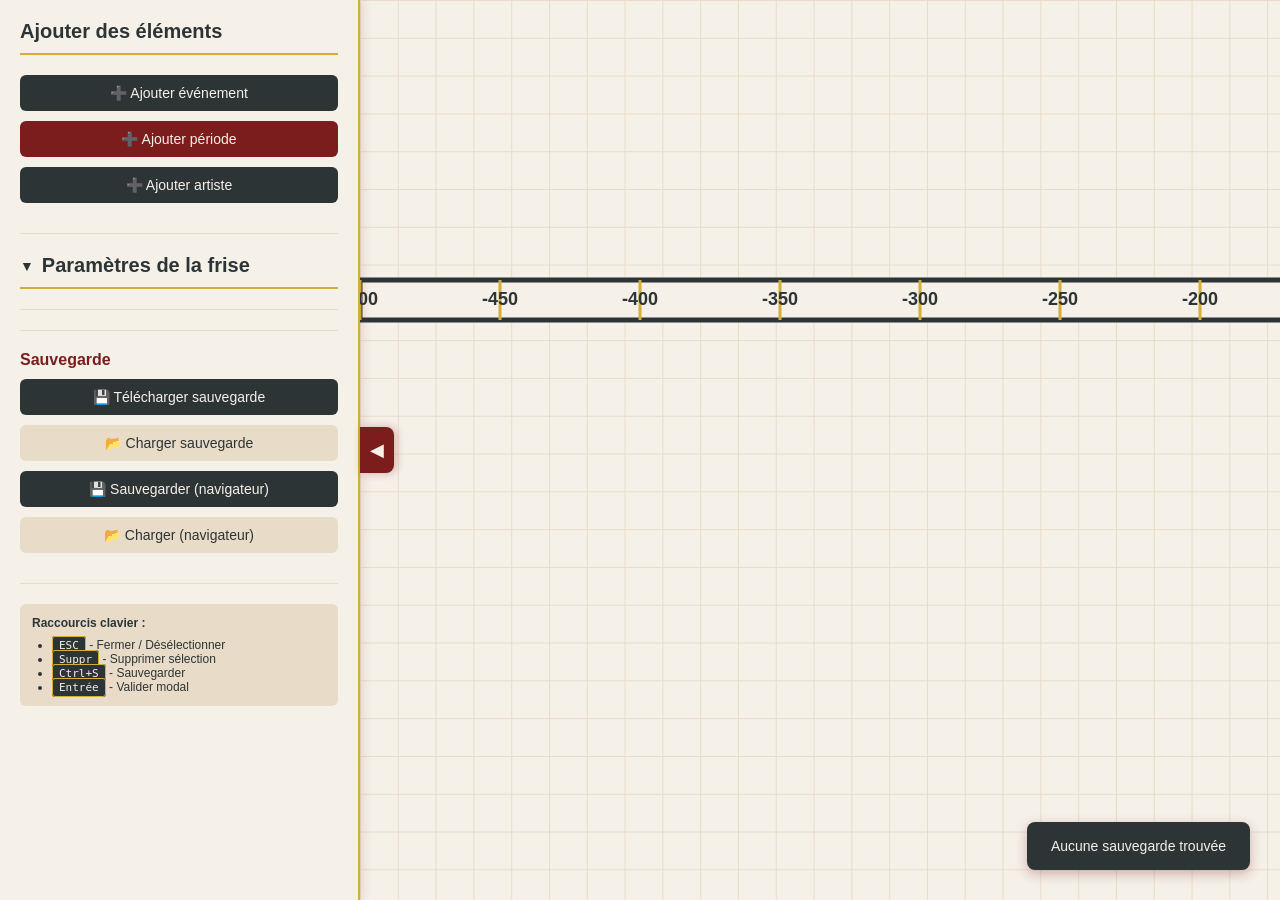
==== index.html @ dcdbd511 "Add files via upload" ====
<!DOCTYPE html>
<html lang="fr">
<head>
  <meta charset="UTF-8" />
  <meta name="viewport" content="width=device-width, initial-scale=1.0" />
  <title>Frise Chronologique Interactive</title>
  <link rel="stylesheet" href="style.css" />
</head>
<body>
  <!-- Menu latéral -->
  <div id="sidebar" class="sidebar">
    <button id="toggleMenu" class="toggle-btn" aria-label="Basculer le menu">◀</button>

    <div class="sidebar-content">
      <!-- Ajouter des éléments (priorité) -->
      <h2>Ajouter des éléments</h2>
      <button class="btn btn-blue" onclick="showEventModal()">➕ Ajouter événement</button>
      <button class="btn btn-purple" onclick="showPeriodModal()">➕ Ajouter période</button>
      <button class="btn btn-green" onclick="showArtistModal()">➕ Ajouter artiste</button>

      <hr style="margin: 20px 0; border: none; border-top: 1px solid #E8DCC8;" />

      <!-- Paramètres repliables -->
      <div class="collapsible-section">
        <h2 class="collapsible-header" onclick="toggleSection('friseSettings')">
          <span class="toggle-icon">▼</span> Paramètres de la frise
        </h2>
        <div id="friseSettings" class="collapsible-content collapsed">
          <div class="form-group">
            <label for="startYear">Année début</label>
            <input type="number" id="startYear" value="-500" />
          </div>

          <div class="form-group">
            <label for="endYear">Année fin</label>
            <input type="number" id="endYear" value="2000" />
          </div>

          <div class="form-group">
            <label for="scale">Échelle (graduation principale)</label>
            <input type="number" id="scale" value="50" min="1" max="500" />
            <small style="display: block; margin-top: 5px; color: #7C1D1D; font-size: 11px;">
              💡 Plus l'échelle est petite, plus la frise est longue
            </small>
            <div style="display: flex; gap: 5px; margin-top: 8px;">
              <button class="btn-mini" onclick="setScale(100)" style="flex: 1;">Compact</button>
              <button class="btn-mini" onclick="setScale(50)" style="flex: 1;">Normal</button>
              <button class="btn-mini" onclick="setScale(25)" style="flex: 1;">Étendu</button>
              <button class="btn-mini" onclick="setScale(10)" style="flex: 1;">Très étendu</button>
            </div>
          </div>

          <div class="form-group">
            <label for="pagesH">Pages horizontales</label>
            <input type="number" id="pagesH" min="1" max="10" value="3" />
          </div>

          <div class="form-group">
            <label for="pagesV">Pages verticales</label>
            <input type="number" id="pagesV" min="1" max="10" value="2" />
          </div>

          <div class="form-group">
            <label for="timelineThickness">Épaisseur de la frise</label>
            <input type="range" id="timelineThickness" min="20" max="80" value="40" />
          </div>

          <div class="form-group">
            <label for="timelineY">Position frise (Y)</label>
            <input type="range" id="timelineY" min="50" max="2000" value="300" />
          </div>

          <div class="form-group">
            <label for="zoomLevel">Zoom</label>
            <input type="range" id="zoomLevel" min="0.5" max="3" step="0.1" value="1" />
          </div>

          <div class="form-group">
            <label for="bgColor">Couleur du fond</label>
            <input type="color" id="bgColor" value="#F5F0E8" />
            <button class="btn btn-secondary" onclick="applyBackgroundColor()" style="margin-top: 5px;">
              Appliquer
            </button>
          </div>

          <div class="form-group">
            <label>
              <input type="checkbox" id="showGrid" checked />
              Afficher le quadrillage
            </label>
          </div>

          <button class="btn btn-primary" onclick="centerOnYearZero()">📍 Centrer sur l'année 0</button>
          <button class="btn btn-secondary" onclick="resetView()">🔄 Réinitialiser la vue</button>
        </div>
      </div>
      
      <hr style="margin: 20px 0; border: none; border-top: 1px solid #E8DCC8;" />

      <div id="textStyleTools" style="display:none; padding: 15px; background: #F5F0E8; border-radius: 8px;">
        <h3 style="margin-bottom: 10px;">Texte sélectionné (Périodes/Artistes)</h3>
        <small style="display: block; margin-bottom: 10px; color: #7C1D1D; font-size: 11px;">
          💡 Les événements ont des tailles fixes : titre 23px, date 20px gras
        </small>
        <div class="form-group">
          <label for="selectedTextSize">Taille</label>
          <input type="range" id="selectedTextSize" min="8" max="32" value="12" />
          <span id="selectedTextSizeValue">12px</span>
        </div>
        <div class="form-group">
          <label>
            <input type="checkbox" id="selectedTextBold" /> Gras
          </label>
        </div>
      </div>

      <div id="selectedItemActions" style="display:none; margin-top: 15px;">
        <h3>Élément sélectionné</h3>
        <button class="btn btn-warning" onclick="editSelectedItem()">✏️ Modifier</button>
        <button class="btn btn-danger" onclick="deleteSelectedItem()">🗑️ Supprimer</button>
      </div>

      <hr style="margin: 20px 0; border: none; border-top: 1px solid #E8DCC8;" />

      <h3>Sauvegarde</h3>
      <button class="btn btn-success" onclick="saveToFile()">💾 Télécharger sauvegarde</button>
      <input type="file" id="loadFile" accept=".json" style="display: none;" onchange="loadFromFile(event)" />
      <button class="btn btn-secondary" onclick="document.getElementById('loadFile').click()">📂 Charger sauvegarde</button>
      <button class="btn btn-success" onclick="saveToLocalStorage()">💾 Sauvegarder (navigateur)</button>
      <button class="btn btn-secondary" onclick="loadFromLocalStorage()">📂 Charger (navigateur)</button>

      <hr style="margin: 20px 0; border: none; border-top: 1px solid #E8DCC8;" />

      <div style="padding: 12px; background: #E8DCC8; border-radius: 6px; font-size: 12px; color: #2D3436;">
        <strong>Raccourcis clavier :</strong>
        <ul style="margin-top: 8px; padding-left: 20px;">
          <li><kbd>ESC</kbd> - Fermer / Désélectionner</li>
          <li><kbd>Suppr</kbd> - Supprimer sélection</li>
          <li><kbd>Ctrl+S</kbd> - Sauvegarder</li>
          <li><kbd>Entrée</kbd> - Valider modal</li>
        </ul>
      </div>
    </div>
  </div>

  <!-- Zone de canvas -->
  <div id="canvasContainer" class="canvas-container">
    <canvas id="timeline"></canvas>
    <div id="eventsContainer"></div>
  </div>

  <!-- Modal Événement -->
  <div id="eventModal" class="modal" role="dialog" aria-labelledby="eventModalTitle">
    <div class="modal-content">
      <h3 id="eventModalTitle">Ajouter un événement</h3>
      <input type="text" id="eventName" placeholder="Nom de l'œuvre" aria-label="Nom de l'événement" />
      <input type="number" id="eventYear" placeholder="Année" aria-label="Année de l'événement" />
      <input type="file" id="eventImage" accept="image/*" aria-label="Image de l'événement" />
      <img id="eventPreview" style="display:none; max-width:100%; max-height:150px;" alt="Aperçu" />
      <div class="modal-buttons">
        <button class="btn btn-blue" onclick="saveEvent()">Ajouter</button>
        <button class="btn btn-secondary" onclick="closeModals()">Annuler</button>
      </div>
    </div>
  </div>

  <!-- Modal Période -->
  <div id="periodModal" class="modal" role="dialog" aria-labelledby="periodModalTitle">
    <div class="modal-content">
      <h3 id="periodModalTitle">Ajouter une période</h3>
      <input type="text" id="periodName" placeholder="Nom de la période" aria-label="Nom de la période" />
      <input type="number" id="periodStart" placeholder="Année début" aria-label="Année de début" />
      <input type="number" id="periodEnd" placeholder="Année fin" aria-label="Année de fin" />
      <input type="color" id="periodColor" value="#7C1D1D" aria-label="Couleur de la période" />
      <div class="form-group">
        <label for="periodHeight">Épaisseur de la barre</label>
        <input type="range" id="periodHeight" min="20" max="120" value="40" />
        <span id="periodHeightValue">40px</span>
      </div>
      <div class="modal-buttons">
        <button class="btn btn-purple" onclick="savePeriod()">Ajouter</button>
        <button class="btn btn-secondary" onclick="closeModals()">Annuler</button>
      </div>
    </div>
  </div>

  <!-- Modal Artiste -->
  <div id="artistModal" class="modal" role="dialog" aria-labelledby="artistModalTitle">
    <div class="modal-content">
      <h3 id="artistModalTitle">Ajouter un artiste</h3>
      <input type="text" id="artistName" placeholder="Nom de l'artiste" aria-label="Nom de l'artiste" />
      <input type="number" id="artistBirth" placeholder="Année de naissance" aria-label="Année de naissance" />
      <input type="number" id="artistDeath" placeholder="Année de décès" aria-label="Année de décès" />
      <div class="modal-buttons">
        <button class="btn btn-green" onclick="saveArtist()">Ajouter</button>
        <button class="btn btn-secondary" onclick="closeModals()">Annuler</button>
      </div>
    </div>
  </div>

  <script src="script.js"></script>
</body>
</html>
---- style.css ----
* { margin: 0; padding: 0; box-sizing: border-box; }

body {
  font-family: -apple-system, BlinkMacSystemFont, 'Segoe UI', Arial, sans-serif;
  overflow: hidden;
  background: #F5F0E8; /* Crème */
}

/* ==================== TOAST NOTIFICATIONS ==================== */
.toast {
  position: fixed;
  bottom: 30px;
  right: 30px;
  background: #2D3436; /* Anthracite */
  color: #F5F0E8; /* Crème */
  padding: 16px 24px;
  border-radius: 8px;
  box-shadow: 0 4px 12px rgba(124, 29, 29, 0.3);
  z-index: 10000;
  font-size: 14px;
  font-weight: 500;
  opacity: 0;
  transform: translateY(20px);
  transition: all 0.3s cubic-bezier(0.4, 0, 0.2, 1);
  max-width: 400px;
}

.toast.show {
  opacity: 1;
  transform: translateY(0);
}

.toast-success { background: #10b981; }
.toast-error { background: #7C1D1D; } /* Bordeaux */
.toast-info { background: #2D3436; } /* Anthracite */

/* Quadrillage en fond (≈ 1 cm à 96dpi) */
.canvas-container.grid {
  background-image:
    linear-gradient(to right, #E8DCC8 1px, transparent 1px),
    linear-gradient(to bottom, #E8DCC8 1px, transparent 1px);
  background-size: 37.8px 37.8px;
  background-position: 0 0;
}

/* ==================== SIDEBAR ==================== */
.sidebar {
  position: fixed;
  left: 0; top: 0;
  width: 360px; height: 100vh;
  background: #F5F0E8; /* Crème */
  box-shadow: 2px 0 10px rgba(124, 29, 29, 0.15);
  transition: transform 0.3s cubic-bezier(0.4, 0, 0.2, 1);
  z-index: 1000;
  overflow-y: auto;
  border-right: 2px solid #D4AF37; /* Or */
}

.sidebar.closed { transform: translateX(-360px); }

.toggle-btn {
  position: fixed;
  right: auto;
  left: 360px;
  top: 50%;
  transform: translateY(-50%);
  background: #7C1D1D; /* Bordeaux */
  color: #F5F0E8; /* Crème */
  border: none;
  padding: 12px 10px;
  cursor: pointer;
  border-radius: 0 8px 8px 0;
  font-size: 18px;
  transition: all 0.3s;
  box-shadow: 2px 0 8px rgba(124, 29, 29, 0.3);
}

.toggle-btn:hover {
  background: #5a1515;
  box-shadow: 2px 0 12px rgba(124, 29, 29, 0.5);
}

.sidebar.closed ~ * .toggle-btn,
.sidebar.closed .toggle-btn {
  left: 0 !important;
}

.sidebar-content { padding: 20px; }

.sidebar h2 {
  margin-bottom: 20px;
  color: #2D3436; /* Anthracite */
  font-size: 20px;
  border-bottom: 2px solid #D4AF37; /* Or */
  padding-bottom: 10px;
}

.sidebar h3 {
  margin: 15px 0 10px;
  font-size: 16px;
  color: #7C1D1D; /* Bordeaux */
}

/* ==================== COLLAPSIBLE SECTIONS ==================== */
.collapsible-section {
  margin-bottom: 20px;
}

.collapsible-header {
  cursor: pointer;
  display: flex;
  align-items: center;
  user-select: none;
  transition: color 0.2s;
  margin-bottom: 0 !important;
  padding-bottom: 10px !important;
}

.collapsible-header:hover {
  color: #7C1D1D !important;
}

.toggle-icon {
  display: inline-block;
  margin-right: 8px;
  font-size: 14px;
  transition: transform 0.3s ease;
}

.collapsible-content {
  max-height: 2000px;
  overflow: hidden;
  transition: max-height 0.4s cubic-bezier(0.4, 0, 0.2, 1), opacity 0.3s ease;
  opacity: 1;
  padding-top: 15px;
}

.collapsible-content.collapsed {
  max-height: 0;
  opacity: 0;
  padding-top: 0;
}

.collapsed + .collapsible-header .toggle-icon {
  transform: rotate(-90deg);
}

/* ==================== FORMS ==================== */
.form-group { margin-bottom: 15px; }

.form-group label {
  display: block;
  margin-bottom: 5px;
  color: #2D3436; /* Anthracite */
  font-size: 14px;
  font-weight: 500;
}

.form-group input[type="checkbox"] { width: auto; margin-right: 8px; }

.form-group span {
  display: inline-block;
  margin-left: 10px;
  color: #7C1D1D; /* Bordeaux */
  font-weight: 600;
}

.form-group input {
  width: 100%;
  padding: 8px 12px;
  border: 1px solid #E8DCC8; /* Beige */
  border-radius: 6px;
  font-size: 14px;
  transition: border-color 0.2s;
  background: white;
}

.form-group input:focus {
  outline: none;
  border-color: #D4AF37; /* Or */
  box-shadow: 0 0 0 3px rgba(212, 175, 55, 0.1);
}

/* ==================== BUTTONS ==================== */
.btn {
  width: 100%;
  padding: 10px 16px;
  margin-bottom: 10px;
  border: none;
  border-radius: 6px;
  cursor: pointer;
  font-size: 14px;
  font-weight: 500;
  transition: all 0.2s;
}

.btn-primary { background: #7C1D1D; color: #F5F0E8; } /* Bordeaux */
.btn-blue { background: #2D3436; color: #F5F0E8; } /* Anthracite */
.btn-purple { background: #7C1D1D; color: #F5F0E8; } /* Bordeaux */
.btn-green { background: #2D3436; color: #F5F0E8; } /* Anthracite */
.btn-warning { background: #D4AF37; color: #2D3436; } /* Or */
.btn-danger { background: #7C1D1D; color: #F5F0E8; } /* Bordeaux */
.btn-success { background: #2D3436; color: #F5F0E8; } /* Anthracite */
.btn-secondary { background: #E8DCC8; color: #2D3436; } /* Beige */

.btn:hover { 
  opacity: 0.9; 
  transform: translateY(-1px);
  box-shadow: 0 2px 8px rgba(124, 29, 29, 0.3);
}

.btn:active {
  transform: translateY(0);
}

.btn-mini {
  padding: 5px 8px;
  border: 1px solid #E8DCC8;
  border-radius: 4px;
  background: white;
  color: #2D3436;
  font-size: 11px;
  cursor: pointer;
  transition: all 0.2s;
}

.btn-mini:hover {
  background: #D4AF37;
  color: white;
  border-color: #D4AF37;
}

/* ==================== CANVAS CONTAINER ==================== */
.canvas-container {
  position: fixed;
  left: 360px; top: 0; right: 0; bottom: 0;
  overflow: auto;
  cursor: grab;
  background: #F5F0E8; /* Crème */
  transition: left 0.3s;
}

.canvas-container.grabbing { cursor: grabbing; }
.canvas-container.closed { left: 0; }

#timeline {
  position: absolute;
  top: 0; left: 0;
  background: transparent;
}

#eventsContainer {
  position: absolute;
  top: 0; left: 0;
  width: 100%; height: 100%;
  pointer-events: none;
}

/* ==================== SELECTIONS / HIGHLIGHT ==================== */
.event-card.selected,
.period-bar.selected,
.artist-line.selected {
  box-shadow: 0 0 0 4px rgba(212, 175, 55, 0.6), 0 8px 20px rgba(124, 29, 29, 0.3);
  border-color: #D4AF37 !important; /* Or */
  z-index: 100;
}

.selected-text {
  background: rgba(212, 175, 55, 0.2) !important;
  outline: 3px solid rgba(212, 175, 55, 0.9) !important;
  outline-offset: 2px;
  border-radius: 4px;
}

/* ==================== EVENTS ==================== */
.event-card {
  position: absolute;
  background: #F5F0E8; /* Crème */
  border: 2px solid #E8DCC8; /* Beige */
  border-radius: 8px;
  padding: 8px;
  box-shadow: 0 2px 8px rgba(45, 52, 54, 0.15);
  cursor: grab;
  pointer-events: all;
  user-select: none;
  display: flex;
  flex-direction: column;
  gap: 4px;
  transition: box-shadow 0.2s, transform 0.1s;
}

.event-card:hover {
  box-shadow: 0 4px 12px rgba(124, 29, 29, 0.2);
  border-color: #D4AF37; /* Or */
}

.event-card:active { cursor: grabbing; }

.event-card img {
  width: 100%;
  flex: 1 1 auto;
  min-height: 50px;
  object-fit: cover; /* 🔧 cover pour remplir toute la zone sans bordures blanches */
  border-radius: 4px;
  pointer-events: none;
  user-select: none;
  border: none; /* 🔧 Suppression de la bordure */
  background: transparent; /* 🔧 Pas de fond blanc */
}

.event-title,
.event-year {
  text-align: center;
  word-break: break-word;
  overflow: hidden;
  line-height: 1.2;
  pointer-events: none; /* 🔧 Plus sélectionnable */
  cursor: default; /* 🔧 Curseur normal */
  padding: 2px 4px;
  border-radius: 3px;
  flex-shrink: 0;
}

/* 🔧 Suppression du hover pour les événements */
/* .event-title:hover,
.event-year:hover {
  background: rgba(212, 175, 55, 0.15);
} */

.event-title { 
  font-size: 23px !important; /* 🔧 Taille fixe à 23px */
  font-weight: 600; 
  color: #2D3436;
}

.event-year { 
  font-size: 20px !important; /* 🔧 Taille fixe à 20px */
  font-weight: bold !important; /* 🔧 Toujours en gras */
  color: #7C1D1D;
}

/* Resize handle */
.resize-corner {
  position: absolute;
  bottom: 0; right: 0;
  width: 20px; height: 20px;
  cursor: nwse-resize;
  background: linear-gradient(135deg, transparent 50%, rgba(212, 175, 55, 0.5) 50%);
  border-bottom-right-radius: 6px;
  transition: background 0.2s;
}

.resize-corner:hover {
  background: linear-gradient(135deg, transparent 50%, rgba(212, 175, 55, 0.8) 50%);
}

/* Ligne de connexion */
.connection-line {
  position: absolute;
  width: 2px;
  background: repeating-linear-gradient(to bottom, #7C1D1D 0px, #7C1D1D 4px, transparent 4px, transparent 8px);
  pointer-events: none;
  opacity: 0.6;
}

/* ==================== PERIODS ==================== */
.period-bar {
  position: absolute;
  opacity: 0.85;
  border-radius: 4px;
  border: 2px solid rgba(45, 52, 54, 0.2);
  cursor: grab;
  pointer-events: all;
  user-select: none;
  transition: opacity 0.2s, box-shadow 0.2s;
  display: flex;
  flex-direction: column;
  justify-content: center;
  align-items: center;
  gap: 4px;
}

.period-bar:hover {
  opacity: 0.95;
  box-shadow: 0 4px 12px rgba(124, 29, 29, 0.25);
}

.period-bar:active { cursor: grabbing; }

.period-name, .period-dates {
  color: white;
  text-align: center;
  pointer-events: all;
  cursor: text;
  padding: 2px 6px; /* 🔧 Zone cliquable plus petite */
  border-radius: 3px;
  transition: background 0.2s;
  text-shadow: 1px 1px 2px rgba(0,0,0,0.3);
  white-space: nowrap; /* 🔧 Empêche le retour à la ligne */
  max-width: 90%; /* 🔧 Limite la largeur pour faciliter la sélection */
}

.period-name:hover, .period-dates:hover {
  background: rgba(0,0,0,0.15);
}

/* 🔧 POIGNÉES DE REDIMENSIONNEMENT DES PÉRIODES - Version améliorée */
.period-resize-handle {
  position: absolute;
  top: 0;
  bottom: 0;
  width: 16px; /* 🔧 Augmenté de 12px à 16px pour plus de facilité */
  cursor: ew-resize;
  background: rgba(212, 175, 55, 0);
  transition: background 0.2s, width 0.2s;
  z-index: 10;
}

.period-resize-handle.left {
  left: 0;
  border-left: 3px solid transparent;
  border-radius: 4px 0 0 4px;
}

.period-resize-handle.right {
  right: 0;
  border-right: 3px solid transparent;
  border-radius: 0 4px 4px 0;
}

.period-bar:hover .period-resize-handle {
  background: rgba(212, 175, 55, 0.25); /* 🔧 Plus visible */
  width: 20px; /* 🔧 S'élargit au survol */
}

.period-bar:hover .period-resize-handle.left {
  border-left-color: #D4AF37;
  border-left-width: 4px; /* 🔧 Plus épais */
}

.period-bar:hover .period-resize-handle.right {
  border-right-color: #D4AF37;
  border-right-width: 4px; /* 🔧 Plus épais */
}

.period-resize-handle:hover {
  background: rgba(212, 175, 55, 0.5) !important;
  width: 24px !important; /* 🔧 Encore plus large au survol direct */
}

.period-resize-handle.left:hover {
  border-left-color: #D4AF37 !important;
  border-left-width: 5px !important;
}

.period-resize-handle.right:hover {
  border-right-color: #D4AF37 !important;
  border-right-width: 5px !important;
}

/* ==================== ARTISTS (ligne) ==================== */
.artist-line {
  position: absolute;
  height: 2px;
  border-top: 2px dashed #7C1D1D; /* Bordeaux */
  pointer-events: all;
  cursor: move;
  padding: 30px 0;
  transition: all 0.2s;
}

.artist-line:hover {
  border-top-color: #2D3436; /* Anthracite */
  border-top-width: 3px;
}

.artist-line.selected {
  border-top: 4px dashed #D4AF37; /* Or */
  background: rgba(212, 175, 55, 0.1);
  outline: 3px solid rgba(212, 175, 55, 0.5);
  border-radius: 4px;
}

.artist-marker {
  position: absolute;
  width: 10px;
  height: 10px;
  background: #7C1D1D; /* Bordeaux */
  border-radius: 50%;
  top: 50%;
  transform: translateY(-50%);
  pointer-events: none;
  border: 2px solid #D4AF37; /* Or */
}

.artist-name, .artist-dates {
  position: absolute;
  pointer-events: all;
  cursor: text;
  padding: 2px 6px;
  background: rgba(245, 240, 232, 0.95);
  border-radius: 3px;
  border: 1px solid #E8DCC8;
  transition: background 0.2s;
}

.artist-name:hover, .artist-dates:hover {
  background: rgba(212, 175, 55, 0.2);
  border-color: #D4AF37;
}

.artist-name {
  top: -30px;
  left: 50%;
  transform: translateX(-50%);
  color: #2D3436; /* Anthracite */
  font-weight: 600;
}

.artist-dates {
  top: 10px;
  left: 50%;
  transform: translateX(-50%);
  font-size: 10px;
  color: #7C1D1D; /* Bordeaux */
}

/* ==================== MODALS ==================== */
.modal {
  display: none;
  position: fixed;
  inset: 0;
  background: rgba(45, 52, 54, 0.6);
  backdrop-filter: blur(4px);
  z-index: 2000;
  justify-content: center;
  align-items: center;
  animation: fadeIn 0.2s;
}

.modal.show { display: flex; }

@keyframes fadeIn {
  from { opacity: 0; }
  to { opacity: 1; }
}

.modal-content {
  background: #F5F0E8; /* Crème */
  padding: 30px;
  border-radius: 12px;
  width: 90%;
  max-width: 420px;
  box-shadow: 0 20px 40px rgba(124, 29, 29, 0.3);
  animation: slideUp 0.3s cubic-bezier(0.4, 0, 0.2, 1);
  border: 2px solid #D4AF37; /* Or */
}

@keyframes slideUp {
  from { transform: translateY(20px); opacity: 0; }
  to { transform: translateY(0); opacity: 1; }
}

.modal-content h3 { 
  margin-bottom: 20px; 
  font-size: 20px;
  color: #2D3436; /* Anthracite */
  border-bottom: 2px solid #D4AF37; /* Or */
  padding-bottom: 10px;
}

.modal-content input {
  width: 100%;
  padding: 10px 12px;
  margin-bottom: 15px;
  border: 1px solid #E8DCC8;
  border-radius: 6px;
  font-size: 14px;
  transition: border-color 0.2s;
  background: white;
}

.modal-content input:focus {
  outline: none;
  border-color: #D4AF37; /* Or */
  box-shadow: 0 0 0 3px rgba(212, 175, 55, 0.1);
}

.modal-buttons {
  display: flex;
  gap: 10px;
  margin-top: 20px;
}

.modal-buttons .btn { flex: 1; margin: 0; }

/* ==================== SCROLLBAR ==================== */
.sidebar::-webkit-scrollbar,
.canvas-container::-webkit-scrollbar {
  width: 10px;
  height: 10px;
}

.sidebar::-webkit-scrollbar-track,
.canvas-container::-webkit-scrollbar-track {
  background: #E8DCC8; /* Beige */
}

.sidebar::-webkit-scrollbar-thumb,
.canvas-container::-webkit-scrollbar-thumb {
  background: #D4AF37; /* Or */
  border-radius: 5px;
}

.sidebar::-webkit-scrollbar-thumb:hover,
.canvas-container::-webkit-scrollbar-thumb:hover {
  background: #7C1D1D; /* Bordeaux */
}

/* ==================== KEYBOARD HINTS ==================== */
.keyboard-hint {
  position: fixed;
  bottom: 20px;
  left: 50%;
  transform: translateX(-50%);
  background: rgba(45, 52, 54, 0.9);
  color: #F5F0E8;
  padding: 8px 16px;
  border-radius: 6px;
  font-size: 12px;
  opacity: 0;
  pointer-events: none;
  transition: opacity 0.3s;
  z-index: 5000;
  border: 1px solid #D4AF37;
}

.keyboard-hint.show {
  opacity: 1;
}

/* ==================== KBD STYLING ==================== */
kbd {
  background: #2D3436;
  color: #F5F0E8;
  padding: 2px 6px;
  border-radius: 3px;
  font-family: monospace;
  font-size: 11px;
  border: 1px solid #D4AF37;
}
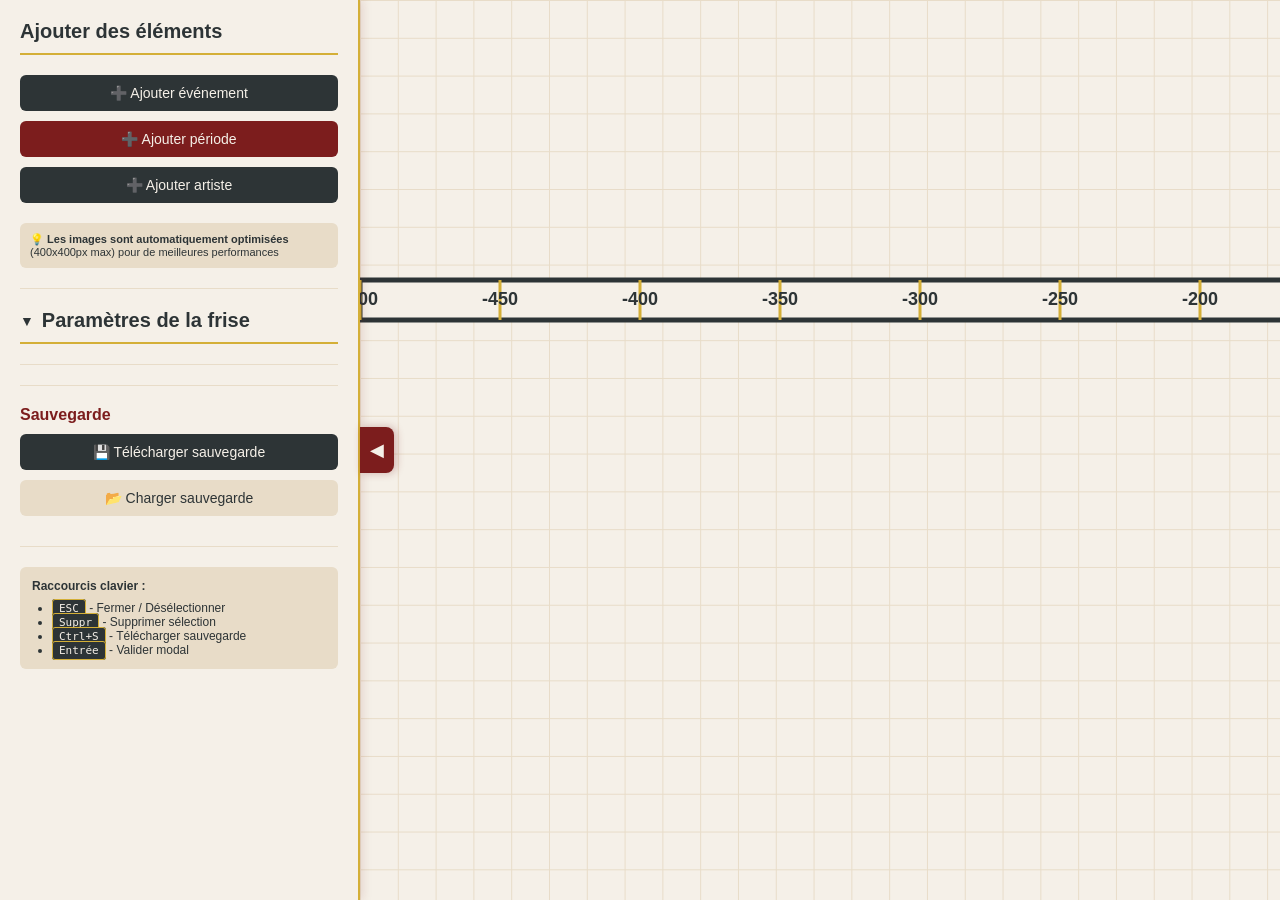
==== commit 0f2a43b7: "Add files via upload" ====
--- a/index.html
+++ b/index.html
@@ -17,6 +17,10 @@
       <button class="btn btn-blue" onclick="showEventModal()">➕ Ajouter événement</button>
       <button class="btn btn-purple" onclick="showPeriodModal()">➕ Ajouter période</button>
       <button class="btn btn-green" onclick="showArtistModal()">➕ Ajouter artiste</button>
+      
+      <div style="margin-top: 10px; padding: 10px; background: #E8DCC8; border-radius: 6px; font-size: 11px; color: #2D3436;">
+        💡 <strong>Les images sont automatiquement optimisées</strong> (400x400px max) pour de meilleures performances
+      </div>
 
       <hr style="margin: 20px 0; border: none; border-top: 1px solid #E8DCC8;" />
 
@@ -126,8 +130,6 @@
       <button class="btn btn-success" onclick="saveToFile()">💾 Télécharger sauvegarde</button>
       <input type="file" id="loadFile" accept=".json" style="display: none;" onchange="loadFromFile(event)" />
       <button class="btn btn-secondary" onclick="document.getElementById('loadFile').click()">📂 Charger sauvegarde</button>
-      <button class="btn btn-success" onclick="saveToLocalStorage()">💾 Sauvegarder (navigateur)</button>
-      <button class="btn btn-secondary" onclick="loadFromLocalStorage()">📂 Charger (navigateur)</button>
 
       <hr style="margin: 20px 0; border: none; border-top: 1px solid #E8DCC8;" />
 
@@ -136,7 +138,7 @@
         <ul style="margin-top: 8px; padding-left: 20px;">
           <li><kbd>ESC</kbd> - Fermer / Désélectionner</li>
           <li><kbd>Suppr</kbd> - Supprimer sélection</li>
-          <li><kbd>Ctrl+S</kbd> - Sauvegarder</li>
+          <li><kbd>Ctrl+S</kbd> - Télécharger sauvegarde</li>
           <li><kbd>Entrée</kbd> - Valider modal</li>
         </ul>
       </div>
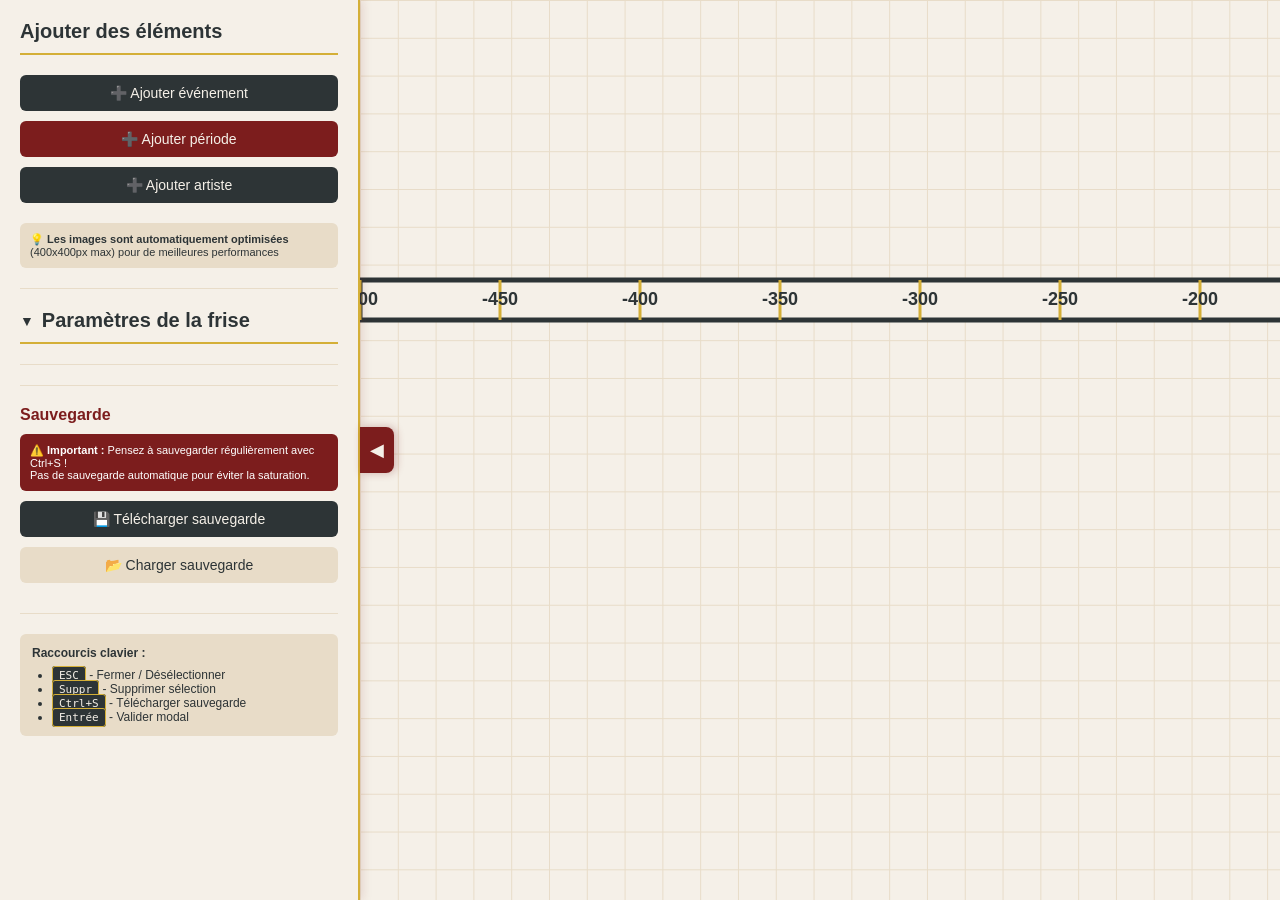
==== commit 1270e365: "Add files via upload" ====
--- a/index.html
+++ b/index.html
@@ -127,6 +127,10 @@
       <hr style="margin: 20px 0; border: none; border-top: 1px solid #E8DCC8;" />
 
       <h3>Sauvegarde</h3>
+      <div style="padding: 10px; background: #7C1D1D; color: white; border-radius: 6px; font-size: 11px; margin-bottom: 10px;">
+        ⚠️ <strong>Important :</strong> Pensez à sauvegarder régulièrement avec Ctrl+S !<br>
+        Pas de sauvegarde automatique pour éviter la saturation.
+      </div>
       <button class="btn btn-success" onclick="saveToFile()">💾 Télécharger sauvegarde</button>
       <input type="file" id="loadFile" accept=".json" style="display: none;" onchange="loadFromFile(event)" />
       <button class="btn btn-secondary" onclick="document.getElementById('loadFile').click()">📂 Charger sauvegarde</button>
--- a/style.css
+++ b/style.css
@@ -247,6 +247,8 @@
   position: absolute;
   top: 0; left: 0;
   background: transparent;
+  will-change: transform; /* 🔧 Optimisation GPU */
+  transform: translateZ(0); /* 🔧 Force l'accélération matérielle */
 }
 
 #eventsContainer {
@@ -254,6 +256,8 @@
   top: 0; left: 0;
   width: 100%; height: 100%;
   pointer-events: none;
+  will-change: transform; /* 🔧 Optimisation GPU */
+  transform: translateZ(0); /* 🔧 Force l'accélération matérielle */
 }
 
 /* ==================== SELECTIONS / HIGHLIGHT ==================== */
@@ -287,6 +291,8 @@
   flex-direction: column;
   gap: 4px;
   transition: box-shadow 0.2s, transform 0.1s;
+  will-change: transform; /* 🔧 Optimisation GPU pour les déplacements */
+  transform: translateZ(0); /* 🔧 Force l'accélération matérielle */
 }
 
 .event-card:hover {
@@ -378,6 +384,8 @@
   justify-content: center;
   align-items: center;
   gap: 4px;
+  will-change: transform; /* 🔧 Optimisation GPU */
+  transform: translateZ(0); /* 🔧 Force l'accélération matérielle */
 }
 
 .period-bar:hover {
@@ -467,6 +475,8 @@
   cursor: move;
   padding: 30px 0;
   transition: all 0.2s;
+  will-change: transform; /* 🔧 Optimisation GPU */
+  transform: translateZ(0); /* 🔧 Force l'accélération matérielle */
 }
 
 .artist-line:hover {
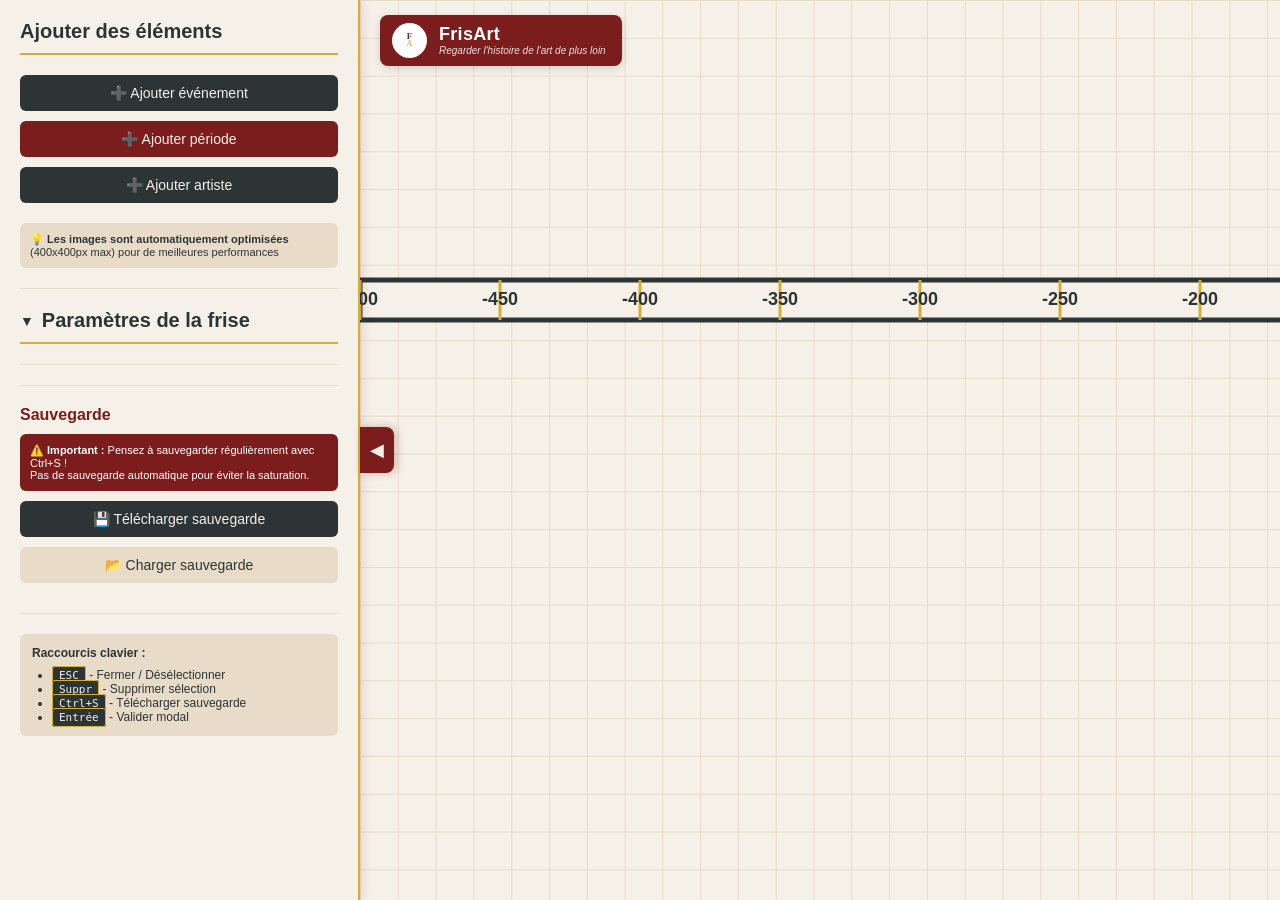
==== commit b5e6d02b: "Add files via upload" ====
--- a/index.html
+++ b/index.html
@@ -76,7 +76,7 @@
 
           <div class="form-group">
             <label for="zoomLevel">Zoom</label>
-            <input type="range" id="zoomLevel" min="0.5" max="3" step="0.1" value="1" />
+            <input type="range" id="zoomLevel" min="0.1" max="1.5" step="0.05" value="1" />
           </div>
 
           <div class="form-group">
@@ -151,6 +151,20 @@
 
   <!-- Zone de canvas -->
   <div id="canvasContainer" class="canvas-container">
+    <!-- Bandeau logo en haut à gauche -->
+    <div class="logo-banner">
+      <div class="logo-circle">
+        <svg viewBox="0 0 100 100" xmlns="http://www.w3.org/2000/svg">
+          <text x="50" y="45" text-anchor="middle" fill="#7C1D1D" font-size="38" font-weight="bold" font-family="Georgia, serif">F</text>
+          <text x="50" y="75" text-anchor="middle" fill="#D4AF37" font-size="32" font-weight="bold" font-family="Georgia, serif">A</text>
+        </svg>
+      </div>
+      <div class="logo-text">
+        <h1>FrisArt</h1>
+        <p class="tagline">Regarder l'histoire de l'art de plus loin</p>
+      </div>
+    </div>
+    
     <canvas id="timeline"></canvas>
     <div id="eventsContainer"></div>
   </div>
--- a/style.css
+++ b/style.css
@@ -243,6 +243,66 @@
 .canvas-container.grabbing { cursor: grabbing; }
 .canvas-container.closed { left: 0; }
 
+/* ==================== LOGO BANNER ==================== */
+.logo-banner {
+  position: fixed;
+  top: 15px;
+  left: 380px;
+  display: flex;
+  align-items: center;
+  gap: 12px;
+  background: #7C1D1D;
+  padding: 8px 16px 8px 12px;
+  border-radius: 8px;
+  box-shadow: 0 2px 8px rgba(0, 0, 0, 0.15);
+  z-index: 900;
+  transition: left 0.3s;
+}
+
+.canvas-container.closed .logo-banner {
+  left: 15px;
+}
+
+.logo-circle {
+  width: 35px;
+  height: 35px;
+  flex-shrink: 0;
+  background: white;
+  border-radius: 50%;
+  display: flex;
+  align-items: center;
+  justify-content: center;
+  padding: 6px;
+}
+
+.logo-circle svg {
+  width: 100%;
+  height: 100%;
+}
+
+.logo-text {
+  display: flex;
+  flex-direction: column;
+  gap: 2px;
+}
+
+.logo-text h1 {
+  margin: 0;
+  font-size: 18px;
+  color: white;
+  font-weight: 600;
+  letter-spacing: 0.3px;
+  line-height: 1;
+}
+
+.logo-text .tagline {
+  margin: 0;
+  font-size: 10px;
+  color: rgba(255, 255, 255, 0.85);
+  font-style: italic;
+  line-height: 1.2;
+}
+
 #timeline {
   position: absolute;
   top: 0; left: 0;
@@ -290,9 +350,10 @@
   display: flex;
   flex-direction: column;
   gap: 4px;
-  transition: box-shadow 0.2s, transform 0.1s;
+  transition: box-shadow 0.15s ease-out; /* 🔧 Transition plus rapide et smooth */
   will-change: transform; /* 🔧 Optimisation GPU pour les déplacements */
-  transform: translateZ(0); /* 🔧 Force l'accélération matérielle */
+  transform: translate3d(0, 0, 0); /* 🔧 Force l'accélération matérielle */
+  backface-visibility: hidden; /* 🔧 Évite les artefacts visuels */
 }
 
 .event-card:hover {
@@ -378,14 +439,15 @@
   cursor: grab;
   pointer-events: all;
   user-select: none;
-  transition: opacity 0.2s, box-shadow 0.2s;
+  transition: opacity 0.15s ease-out, box-shadow 0.15s ease-out;
   display: flex;
   flex-direction: column;
   justify-content: center;
   align-items: center;
   gap: 4px;
-  will-change: transform; /* 🔧 Optimisation GPU */
-  transform: translateZ(0); /* 🔧 Force l'accélération matérielle */
+  will-change: transform;
+  transform: translate3d(0, 0, 0);
+  backface-visibility: hidden;
 }
 
 .period-bar:hover {
@@ -400,12 +462,12 @@
   text-align: center;
   pointer-events: all;
   cursor: text;
-  padding: 2px 6px; /* 🔧 Zone cliquable plus petite */
+  padding: 2px 6px;
   border-radius: 3px;
-  transition: background 0.2s;
+  transition: background 0.15s ease-out;
   text-shadow: 1px 1px 2px rgba(0,0,0,0.3);
-  white-space: nowrap; /* 🔧 Empêche le retour à la ligne */
-  max-width: 90%; /* 🔧 Limite la largeur pour faciliter la sélection */
+  white-space: nowrap;
+  max-width: 90%;
 }
 
 .period-name:hover, .period-dates:hover {
@@ -473,10 +535,12 @@
   border-top: 2px dashed #7C1D1D; /* Bordeaux */
   pointer-events: all;
   cursor: move;
-  padding: 30px 0;
-  transition: all 0.2s;
-  will-change: transform; /* 🔧 Optimisation GPU */
-  transform: translateZ(0); /* 🔧 Force l'accélération matérielle */
+  padding: 50px 0;
+  transition: all 0.15s ease-out;
+  will-change: transform;
+  transform: translate3d(0, 0, 0);
+  backface-visibility: hidden;
+  min-width: 50px;
 }
 
 .artist-line:hover {
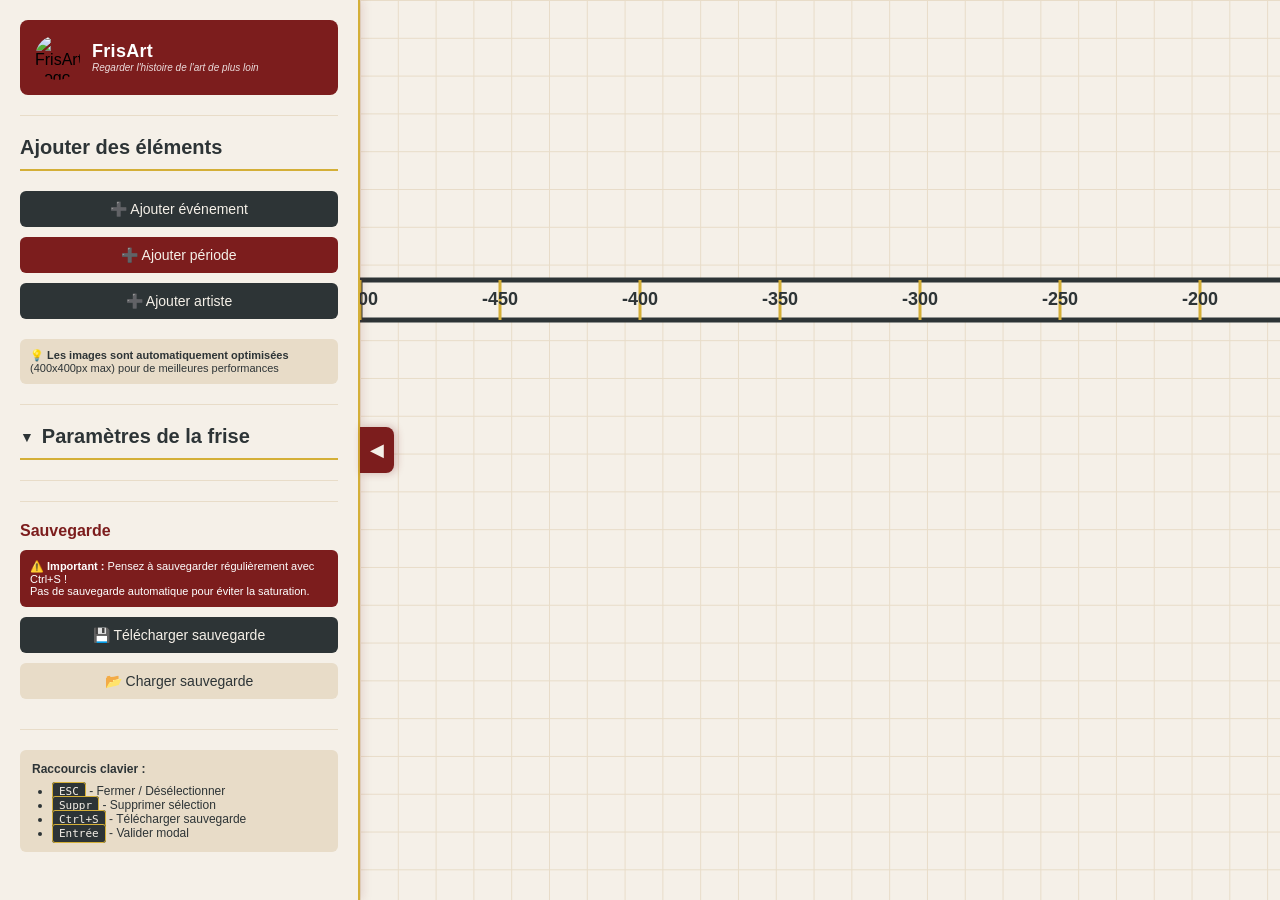
==== commit 93ea4036: "Add files via upload" ====
--- a/index.html
+++ b/index.html
@@ -12,6 +12,17 @@
     <button id="toggleMenu" class="toggle-btn" aria-label="Basculer le menu">◀</button>
 
     <div class="sidebar-content">
+      <!-- Bandeau logo en haut de la sidebar -->
+      <div class="logo-banner-sidebar">
+        <img src="logo.png" alt="FrisArt Logo" class="logo-image-sidebar">
+        <div class="logo-text-sidebar">
+          <h1>FrisArt</h1>
+          <p class="tagline">Regarder l'histoire de l'art de plus loin</p>
+        </div>
+      </div>
+
+      <hr style="margin: 20px 0; border: none; border-top: 1px solid #E8DCC8;" />
+
       <!-- Ajouter des éléments (priorité) -->
       <h2>Ajouter des éléments</h2>
       <button class="btn btn-blue" onclick="showEventModal()">➕ Ajouter événement</button>
@@ -151,20 +162,6 @@
 
   <!-- Zone de canvas -->
   <div id="canvasContainer" class="canvas-container">
-    <!-- Bandeau logo en haut à gauche -->
-    <div class="logo-banner">
-      <div class="logo-circle">
-        <svg viewBox="0 0 100 100" xmlns="http://www.w3.org/2000/svg">
-          <text x="50" y="45" text-anchor="middle" fill="#7C1D1D" font-size="38" font-weight="bold" font-family="Georgia, serif">F</text>
-          <text x="50" y="75" text-anchor="middle" fill="#D4AF37" font-size="32" font-weight="bold" font-family="Georgia, serif">A</text>
-        </svg>
-      </div>
-      <div class="logo-text">
-        <h1>FrisArt</h1>
-        <p class="tagline">Regarder l'histoire de l'art de plus loin</p>
-      </div>
-    </div>
-    
     <canvas id="timeline"></canvas>
     <div id="eventsContainer"></div>
   </div>
--- a/style.css
+++ b/style.css
@@ -243,50 +243,32 @@
 .canvas-container.grabbing { cursor: grabbing; }
 .canvas-container.closed { left: 0; }
 
-/* ==================== LOGO BANNER ==================== */
-.logo-banner {
-  position: fixed;
-  top: 15px;
-  left: 380px;
+/* ==================== LOGO BANNER IN SIDEBAR ==================== */
+.logo-banner-sidebar {
   display: flex;
   align-items: center;
   gap: 12px;
+  padding: 15px;
   background: #7C1D1D;
-  padding: 8px 16px 8px 12px;
   border-radius: 8px;
-  box-shadow: 0 2px 8px rgba(0, 0, 0, 0.15);
-  z-index: 900;
-  transition: left 0.3s;
-}
-
-.canvas-container.closed .logo-banner {
-  left: 15px;
-}
-
-.logo-circle {
-  width: 35px;
-  height: 35px;
+  margin-bottom: 5px;
+}
+
+.logo-image-sidebar {
+  width: 45px;
+  height: 45px;
   flex-shrink: 0;
-  background: white;
   border-radius: 50%;
-  display: flex;
-  align-items: center;
-  justify-content: center;
-  padding: 6px;
-}
-
-.logo-circle svg {
-  width: 100%;
-  height: 100%;
-}
-
-.logo-text {
+  object-fit: cover;
+}
+
+.logo-text-sidebar {
   display: flex;
   flex-direction: column;
   gap: 2px;
 }
 
-.logo-text h1 {
+.logo-text-sidebar h1 {
   margin: 0;
   font-size: 18px;
   color: white;
@@ -295,7 +277,7 @@
   line-height: 1;
 }
 
-.logo-text .tagline {
+.logo-text-sidebar .tagline {
   margin: 0;
   font-size: 10px;
   color: rgba(255, 255, 255, 0.85);
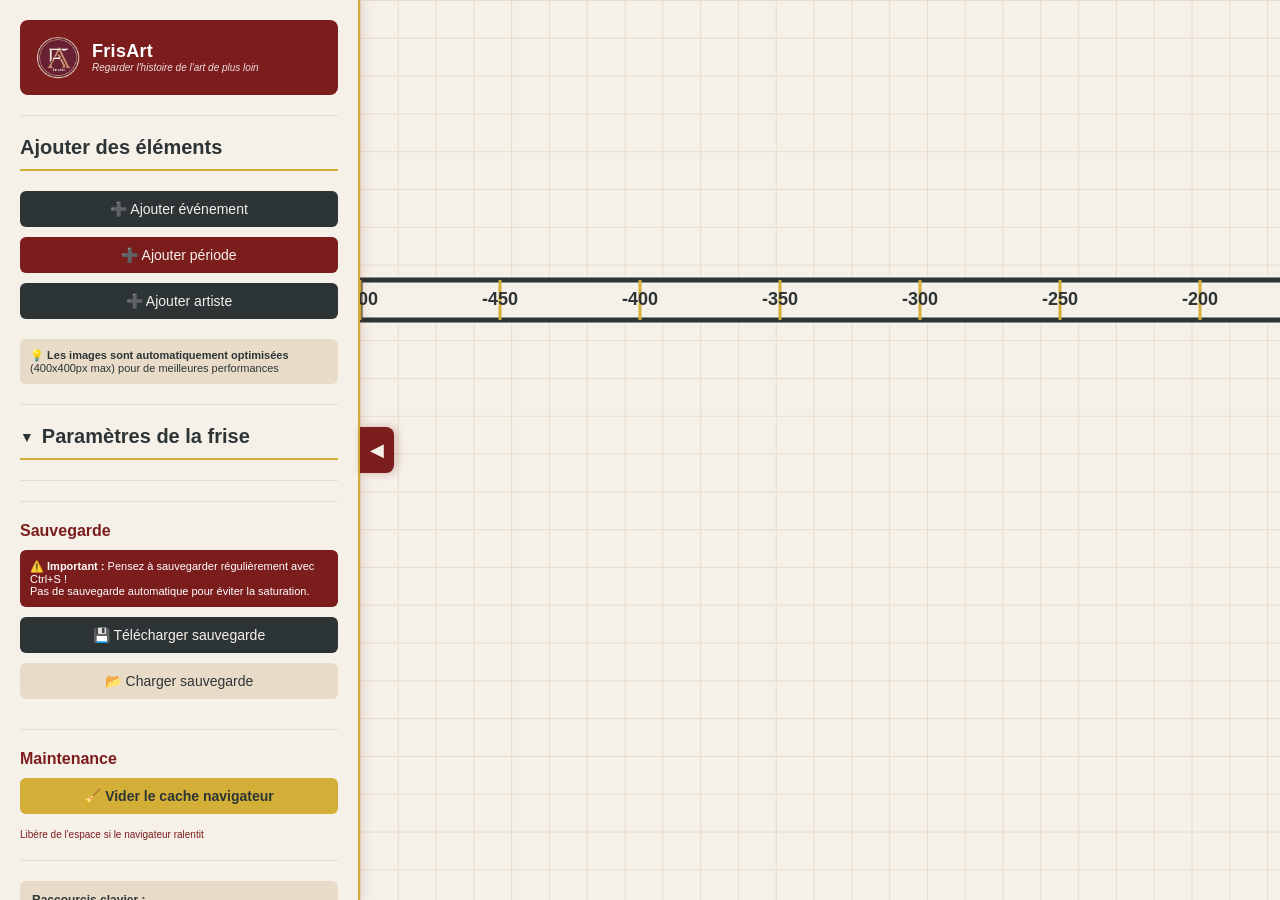
==== commit 7963ea16: "Add files via upload" ====
--- a/index.html
+++ b/index.html
@@ -145,6 +145,14 @@
       <button class="btn btn-success" onclick="saveToFile()">💾 Télécharger sauvegarde</button>
       <input type="file" id="loadFile" accept=".json" style="display: none;" onchange="loadFromFile(event)" />
       <button class="btn btn-secondary" onclick="document.getElementById('loadFile').click()">📂 Charger sauvegarde</button>
+      
+      <hr style="margin: 20px 0; border: none; border-top: 1px solid #E8DCC8;" />
+      
+      <h3>Maintenance</h3>
+      <button class="btn btn-warning" onclick="clearCache()">🧹 Vider le cache navigateur</button>
+      <small style="display: block; margin-top: 5px; color: #7C1D1D; font-size: 10px;">
+        Libère de l'espace si le navigateur ralentit
+      </small>
 
       <hr style="margin: 20px 0; border: none; border-top: 1px solid #E8DCC8;" />
 
--- a/style.css
+++ b/style.css
@@ -198,7 +198,7 @@
 .btn-blue { background: #2D3436; color: #F5F0E8; } /* Anthracite */
 .btn-purple { background: #7C1D1D; color: #F5F0E8; } /* Bordeaux */
 .btn-green { background: #2D3436; color: #F5F0E8; } /* Anthracite */
-.btn-warning { background: #D4AF37; color: #2D3436; } /* Or */
+.btn-warning { background: #D4AF37; color: #2D3436; font-weight: 600; } /* Or */
 .btn-danger { background: #7C1D1D; color: #F5F0E8; } /* Bordeaux */
 .btn-success { background: #2D3436; color: #F5F0E8; } /* Anthracite */
 .btn-secondary { background: #E8DCC8; color: #2D3436; } /* Beige */
@@ -324,7 +324,8 @@
   background: #F5F0E8; /* Crème */
   border: 2px solid #E8DCC8; /* Beige */
   border-radius: 8px;
-  padding: 8px;
+  padding: 0; /* 🔧 Pas de padding pour coller à l'image */
+  padding-bottom: 8px; /* 🔧 Padding seulement en bas pour les textes */
   box-shadow: 0 2px 8px rgba(45, 52, 54, 0.15);
   cursor: grab;
   pointer-events: all;
@@ -332,10 +333,11 @@
   display: flex;
   flex-direction: column;
   gap: 4px;
-  transition: box-shadow 0.15s ease-out; /* 🔧 Transition plus rapide et smooth */
-  will-change: transform; /* 🔧 Optimisation GPU pour les déplacements */
-  transform: translate3d(0, 0, 0); /* 🔧 Force l'accélération matérielle */
-  backface-visibility: hidden; /* 🔧 Évite les artefacts visuels */
+  transition: box-shadow 0.15s ease-out;
+  will-change: transform;
+  transform: translate3d(0, 0, 0);
+  backface-visibility: hidden;
+  overflow: hidden; /* 🔧 Cache les débordements */
 }
 
 .event-card:hover {
@@ -347,14 +349,15 @@
 
 .event-card img {
   width: 100%;
-  flex: 1 1 auto;
+  height: auto; /* 🔧 Hauteur automatique selon le ratio de l'image */
   min-height: 50px;
-  object-fit: cover; /* 🔧 cover pour remplir toute la zone sans bordures blanches */
-  border-radius: 4px;
+  object-fit: contain;
+  border-radius: 4px 4px 0 0; /* 🔧 Arrondi seulement en haut */
   pointer-events: none;
   user-select: none;
-  border: none; /* 🔧 Suppression de la bordure */
+  border: none;
   background: transparent; /* 🔧 Pas de fond blanc */
+  display: block; /* 🔧 Évite l'espace en bas de l'image */
 }
 
 .event-title,
@@ -363,9 +366,9 @@
   word-break: break-word;
   overflow: hidden;
   line-height: 1.2;
-  pointer-events: none; /* 🔧 Plus sélectionnable */
-  cursor: default; /* 🔧 Curseur normal */
-  padding: 2px 4px;
+  pointer-events: none;
+  cursor: default;
+  padding: 2px 8px; /* 🔧 Padding horizontal pour les textes */
   border-radius: 3px;
   flex-shrink: 0;
 }
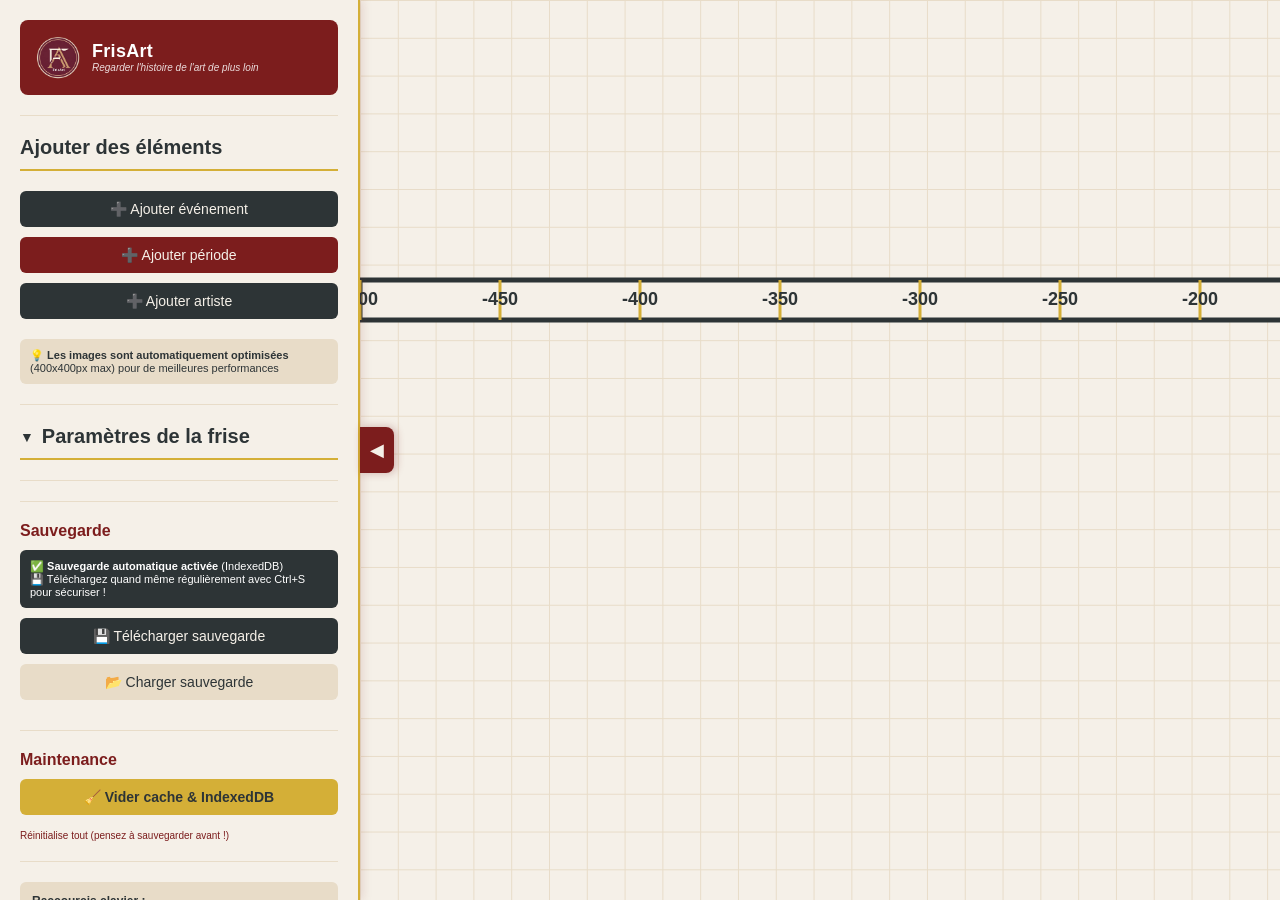
==== commit f8f62a4c: "Add files via upload" ====
--- a/index.html
+++ b/index.html
@@ -138,9 +138,9 @@
       <hr style="margin: 20px 0; border: none; border-top: 1px solid #E8DCC8;" />
 
       <h3>Sauvegarde</h3>
-      <div style="padding: 10px; background: #7C1D1D; color: white; border-radius: 6px; font-size: 11px; margin-bottom: 10px;">
-        ⚠️ <strong>Important :</strong> Pensez à sauvegarder régulièrement avec Ctrl+S !<br>
-        Pas de sauvegarde automatique pour éviter la saturation.
+      <div style="padding: 10px; background: #2D3436; color: white; border-radius: 6px; font-size: 11px; margin-bottom: 10px;">
+        ✅ <strong>Sauvegarde automatique activée</strong> (IndexedDB)<br>
+        💾 Téléchargez quand même régulièrement avec Ctrl+S pour sécuriser !
       </div>
       <button class="btn btn-success" onclick="saveToFile()">💾 Télécharger sauvegarde</button>
       <input type="file" id="loadFile" accept=".json" style="display: none;" onchange="loadFromFile(event)" />
@@ -149,9 +149,9 @@
       <hr style="margin: 20px 0; border: none; border-top: 1px solid #E8DCC8;" />
       
       <h3>Maintenance</h3>
-      <button class="btn btn-warning" onclick="clearCache()">🧹 Vider le cache navigateur</button>
+      <button class="btn btn-warning" onclick="clearCache()">🧹 Vider cache & IndexedDB</button>
       <small style="display: block; margin-top: 5px; color: #7C1D1D; font-size: 10px;">
-        Libère de l'espace si le navigateur ralentit
+        Réinitialise tout (pensez à sauvegarder avant !)
       </small>
 
       <hr style="margin: 20px 0; border: none; border-top: 1px solid #E8DCC8;" />
--- a/style.css
+++ b/style.css
@@ -321,23 +321,22 @@
 /* ==================== EVENTS ==================== */
 .event-card {
   position: absolute;
-  background: #F5F0E8; /* Crème */
+  background: #F5F0E8; /* Crème pour la zone texte uniquement */
   border: 2px solid #E8DCC8; /* Beige */
   border-radius: 8px;
-  padding: 0; /* 🔧 Pas de padding pour coller à l'image */
-  padding-bottom: 8px; /* 🔧 Padding seulement en bas pour les textes */
+  padding: 0; /* 🔧 ZERO padding */
   box-shadow: 0 2px 8px rgba(45, 52, 54, 0.15);
   cursor: grab;
   pointer-events: all;
   user-select: none;
   display: flex;
   flex-direction: column;
-  gap: 4px;
+  gap: 0; /* 🔧 Pas d'espace entre image et texte */
   transition: box-shadow 0.15s ease-out;
   will-change: transform;
   transform: translate3d(0, 0, 0);
   backface-visibility: hidden;
-  overflow: hidden; /* 🔧 Cache les débordements */
+  overflow: hidden; /* 🔧 Pour que l'image ne dépasse pas */
 }
 
 .event-card:hover {
@@ -349,15 +348,14 @@
 
 .event-card img {
   width: 100%;
-  height: auto; /* 🔧 Hauteur automatique selon le ratio de l'image */
-  min-height: 50px;
-  object-fit: contain;
-  border-radius: 4px 4px 0 0; /* 🔧 Arrondi seulement en haut */
+  height: calc(100% - 60px); /* 🔧 Prend toute la hauteur sauf 60px pour les textes */
+  object-fit: cover; /* 🔧 COVER pour remplir sans bandes blanches */
+  border-radius: 6px 6px 0 0; /* 🔧 Arrondi seulement en haut */
   pointer-events: none;
   user-select: none;
   border: none;
-  background: transparent; /* 🔧 Pas de fond blanc */
-  display: block; /* 🔧 Évite l'espace en bas de l'image */
+  background: transparent;
+  display: block;
 }
 
 .event-title,
@@ -368,27 +366,24 @@
   line-height: 1.2;
   pointer-events: none;
   cursor: default;
-  padding: 2px 8px; /* 🔧 Padding horizontal pour les textes */
-  border-radius: 3px;
+  padding: 3px 6px; /* 🔧 Petit padding pour aérer */
+  border-radius: 0; /* 🔧 Pas d'arrondi */
   flex-shrink: 0;
-}
-
-/* 🔧 Suppression du hover pour les événements */
-/* .event-title:hover,
-.event-year:hover {
-  background: rgba(212, 175, 55, 0.15);
-} */
+  background: #F5F0E8; /* 🔧 Fond crème */
+}
 
 .event-title { 
-  font-size: 23px !important; /* 🔧 Taille fixe à 23px */
+  font-size: 23px !important;
   font-weight: 600; 
   color: #2D3436;
+  padding-top: 6px; /* 🔧 Un peu plus d'espace en haut */
 }
 
 .event-year { 
-  font-size: 20px !important; /* 🔧 Taille fixe à 20px */
-  font-weight: bold !important; /* 🔧 Toujours en gras */
+  font-size: 20px !important;
+  font-weight: bold !important;
   color: #7C1D1D;
+  padding-bottom: 6px; /* 🔧 Un peu plus d'espace en bas */
 }
 
 /* Resize handle */
